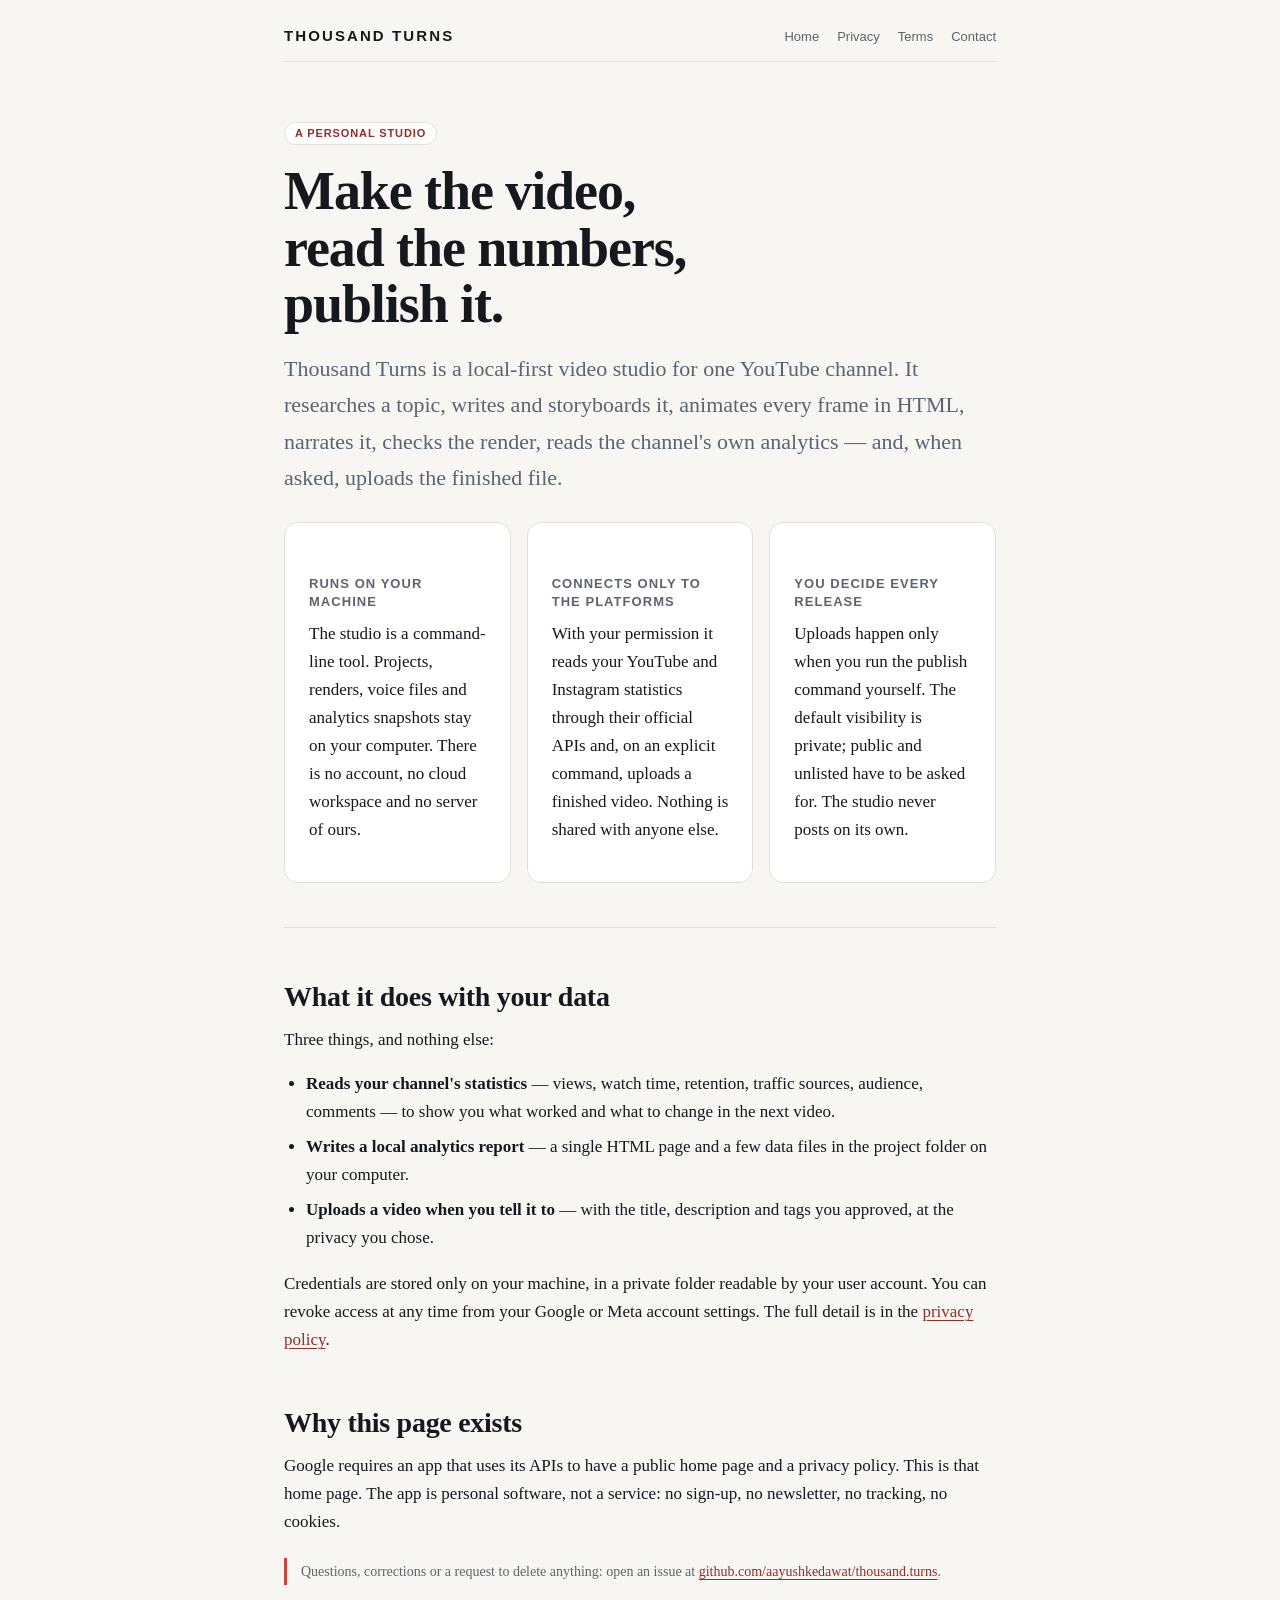
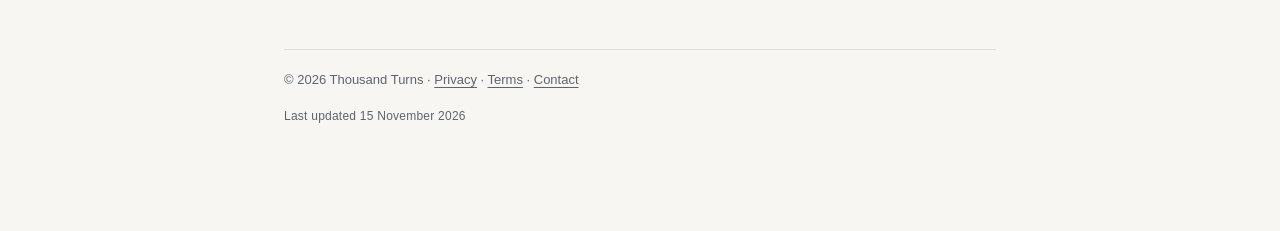
==== index.html @ 29531b14 "site: home, privacy and terms" ====
<!doctype html>
<html lang="en">
<head>
<meta charset="utf-8">
<meta name="viewport" content="width=device-width, initial-scale=1">
<meta name="color-scheme" content="light dark">
<title>Thousand Turns — a personal video studio</title>
<meta name="description" content="Thousand Turns is a personal, local-first video studio: research, scripts, animation, voice, analytics and publishing for one YouTube channel.">
<link rel="stylesheet" href="styles.css">
</head>
<body>
<a class="skip" href="#main">Skip to content</a>
<div class="wrap">
  <header class="top">
    <div class="wordmark"><a href="./">Thousand Turns</a></div>
    <nav class="top" aria-label="Site">
      <a href="./">Home</a>
      <a href="privacy.html">Privacy</a>
      <a href="terms.html">Terms</a>
      <a href="https://github.com/aayushkedawat/thousand.turns/issues" rel="noopener">Contact</a>
    </nav>
  </header>

  <main id="main">
    <span class="badge">A personal studio</span>
    <h1>Make the video,<br>read the numbers,<br>publish it.</h1>
    <p class="lede">
      Thousand Turns is a local-first video studio for one YouTube channel. It researches a topic, writes and
      storyboards it, animates every frame in HTML, narrates it, checks the render, reads the channel's own
      analytics — and, when asked, uploads the finished file.
    </p>

    <div class="grid">
      <div class="card">
        <h3>Runs on your machine</h3>
        <p>The studio is a command-line tool. Projects, renders, voice files and analytics snapshots stay on your
        computer. There is no account, no cloud workspace and no server of ours.</p>
      </div>
      <div class="card">
        <h3>Connects only to the platforms</h3>
        <p>With your permission it reads your YouTube and Instagram statistics through their official APIs and, on
        an explicit command, uploads a finished video. Nothing is shared with anyone else.</p>
      </div>
      <div class="card">
        <h3>You decide every release</h3>
        <p>Uploads happen only when you run the publish command yourself. The default visibility is private; public
        and unlisted have to be asked for. The studio never posts on its own.</p>
      </div>
    </div>

    <div class="rule"></div>

    <h2>What it does with your data</h2>
    <p>Three things, and nothing else:</p>
    <ul>
      <li><strong>Reads your channel's statistics</strong> — views, watch time, retention, traffic sources,
        audience, comments — to show you what worked and what to change in the next video.</li>
      <li><strong>Writes a local analytics report</strong> — a single HTML page and a few data files in the project
        folder on your computer.</li>
      <li><strong>Uploads a video when you tell it to</strong> — with the title, description and tags you approved,
        at the privacy you chose.</li>
    </ul>
    <p>Credentials are stored only on your machine, in a private folder readable by your user account. You can
    revoke access at any time from your Google or Meta account settings. The full detail is in the
    <a href="privacy.html">privacy policy</a>.</p>

    <h2>Why this page exists</h2>
    <p>Google requires an app that uses its APIs to have a public home page and a privacy policy. This is that home
    page. The app is personal software, not a service: no sign-up, no newsletter, no tracking, no cookies.</p>

    <div class="note">
      Questions, corrections or a request to delete anything: open an issue at
      <a href="https://github.com/aayushkedawat/thousand.turns/issues" rel="noopener">github.com/aayushkedawat/thousand.turns</a>.
    </div>
  </main>

  <footer>
    <p>© 2026 Thousand Turns · <a href="privacy.html">Privacy</a> · <a href="terms.html">Terms</a> ·
      <a href="https://github.com/aayushkedawat/thousand.turns/issues" rel="noopener">Contact</a></p>
    <p class="updated">Last updated 15 November 2026</p>
  </footer>
</div>
</body>
</html>
---- styles.css ----
:root{
  --bg:#f7f6f2; --panel:#ffffff; --ink:#16181d; --muted:#5d6470; --line:#e3e0d8;
  --accent:#c8443f; --accent-ink:#8f2f2b; --code:#f1eee7;
}
@media (prefers-color-scheme: dark){
  :root{
    --bg:#0e1014; --panel:#151920; --ink:#eef0f5; --muted:#a1a9b8; --line:#262c38;
    --accent:#ff6b7a; --accent-ink:#ffb3a7; --code:#1b2029;
  }
}
*{box-sizing:border-box}
html{scroll-behavior:smooth}
body{
  margin:0; background:var(--bg); color:var(--ink);
  font:17px/1.65 ui-serif, Georgia, "Iowan Old Style", "Times New Roman", serif;
  -webkit-font-smoothing:antialiased; text-rendering:optimizeLegibility;
}
a{color:var(--accent-ink); text-decoration-thickness:1px; text-underline-offset:3px}
a:hover{color:var(--accent)}
.wrap{max-width:760px; margin:0 auto; padding:0 24px 90px}
.skip{position:absolute; left:-999px; top:0; background:var(--ink); color:var(--bg); padding:10px 14px; border-radius:0 0 8px 0}
.skip:focus{left:0}
header.top{
  display:flex; flex-wrap:wrap; align-items:baseline; justify-content:space-between; gap:12px;
  padding:28px 0 18px; border-bottom:1px solid var(--line); margin-bottom:56px;
}
.wordmark{font:600 15px/1 ui-sans-serif, -apple-system, "Segoe UI", Inter, sans-serif; letter-spacing:.14em; text-transform:uppercase}
.wordmark a{color:var(--ink); text-decoration:none}
nav.top{display:flex; gap:18px; font:13px/1 ui-sans-serif, -apple-system, "Segoe UI", Inter, sans-serif}
nav.top a{color:var(--muted); text-decoration:none}
nav.top a:hover{color:var(--ink)}
h1{font-size:clamp(34px,6vw,54px); line-height:1.05; letter-spacing:-.02em; margin:0 0 18px; font-weight:600}
h2{font-size:clamp(22px,3.4vw,28px); line-height:1.2; letter-spacing:-.01em; margin:52px 0 12px; font-weight:600}
h3{font:600 13px/1.4 ui-sans-serif, -apple-system, "Segoe UI", Inter, sans-serif; letter-spacing:.08em; text-transform:uppercase; color:var(--muted); margin:30px 0 8px}
p{margin:0 0 16px}
.lede{font-size:clamp(19px,2.6vw,22px); color:var(--muted); max-width:38em}
.rule{height:1px; background:var(--line); margin:44px 0}
.meta{font:13px/1.6 ui-sans-serif, -apple-system, "Segoe UI", Inter, sans-serif; color:var(--muted)}
.card{background:var(--panel); border:1px solid var(--line); border-radius:14px; padding:22px 24px; margin:22px 0}
.grid{display:grid; grid-template-columns:repeat(auto-fit,minmax(220px,1fr)); gap:16px; margin:26px 0}
.grid .card{margin:0}
.badge{display:inline-block; font:600 11px/1 ui-sans-serif, -apple-system, "Segoe UI", Inter, sans-serif;
  letter-spacing:.08em; text-transform:uppercase; color:var(--accent-ink); border:1px solid var(--line);
  border-radius:999px; padding:5px 10px; margin-bottom:18px; background:var(--panel)}
ul,ol{margin:0 0 18px; padding-left:22px}
li{margin:7px 0}
code,kbd{font:0.88em/1.5 ui-monospace, SFMono-Regular, Menlo, Consolas, monospace; background:var(--code); border:1px solid var(--line); border-radius:5px; padding:1px 5px}
pre{background:var(--code); border:1px solid var(--line); border-radius:10px; padding:16px 18px; overflow:auto}
pre code{background:none; border:0; padding:0}
.note{font-size:14px; color:var(--muted); border-left:3px solid var(--accent); padding:2px 0 2px 14px; margin:22px 0}
footer{margin-top:64px; padding-top:20px; border-top:1px solid var(--line); font:13px/1.6 ui-sans-serif, -apple-system, "Segoe UI", Inter, sans-serif; color:var(--muted)}
footer a{color:var(--muted)}
.updated{font:12px/1.5 ui-sans-serif, -apple-system, "Segoe UI", Inter, sans-serif; color:var(--muted); letter-spacing:.02em}
@media print{
  body{background:#fff; color:#000; font-size:11pt}
  header.top, nav.top, footer{display:none}
  a{color:#000; text-decoration:none}
  .wrap{max-width:none; padding:0}
}
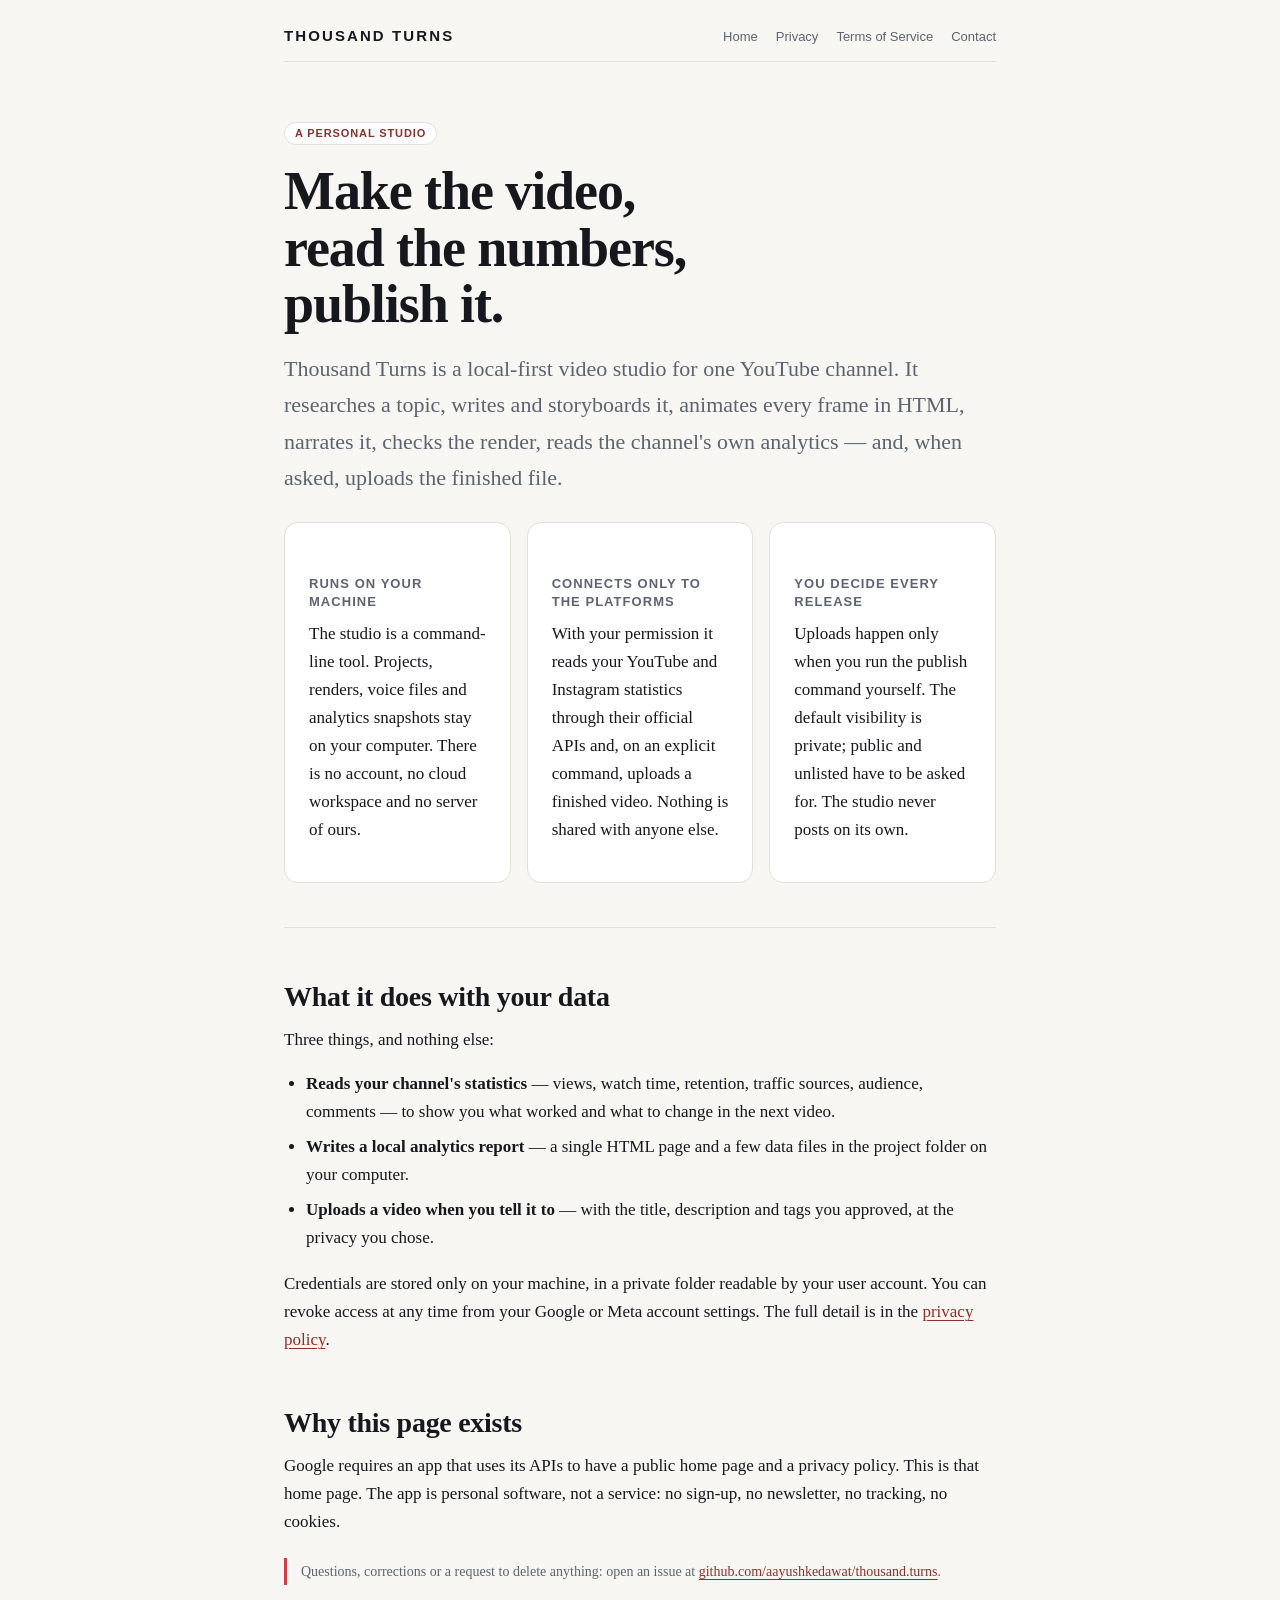
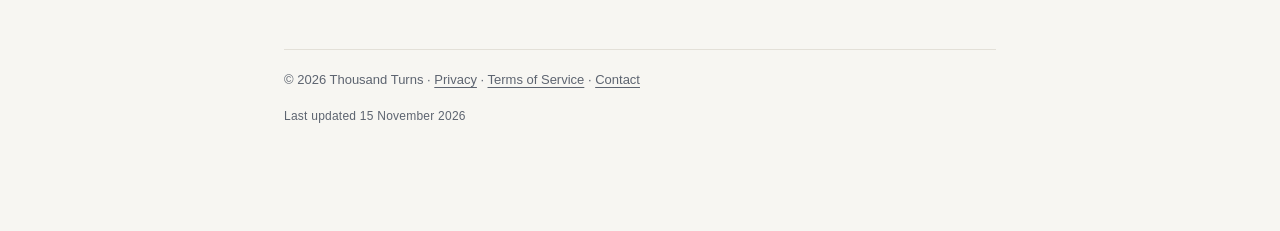
==== commit d335a1dd: "site: make the terms page an explicit Terms of Service" ====
--- a/index.html
+++ b/index.html
@@ -16,7 +16,7 @@
     <nav class="top" aria-label="Site">
       <a href="./">Home</a>
       <a href="privacy.html">Privacy</a>
-      <a href="terms.html">Terms</a>
+      <a href="terms.html">Terms of Service</a>
       <a href="https://github.com/aayushkedawat/thousand.turns/issues" rel="noopener">Contact</a>
     </nav>
   </header>
@@ -75,7 +75,7 @@
   </main>
 
   <footer>
-    <p>© 2026 Thousand Turns · <a href="privacy.html">Privacy</a> · <a href="terms.html">Terms</a> ·
+    <p>© 2026 Thousand Turns · <a href="privacy.html">Privacy</a> · <a href="terms.html">Terms of Service</a> ·
       <a href="https://github.com/aayushkedawat/thousand.turns/issues" rel="noopener">Contact</a></p>
     <p class="updated">Last updated 15 November 2026</p>
   </footer>
